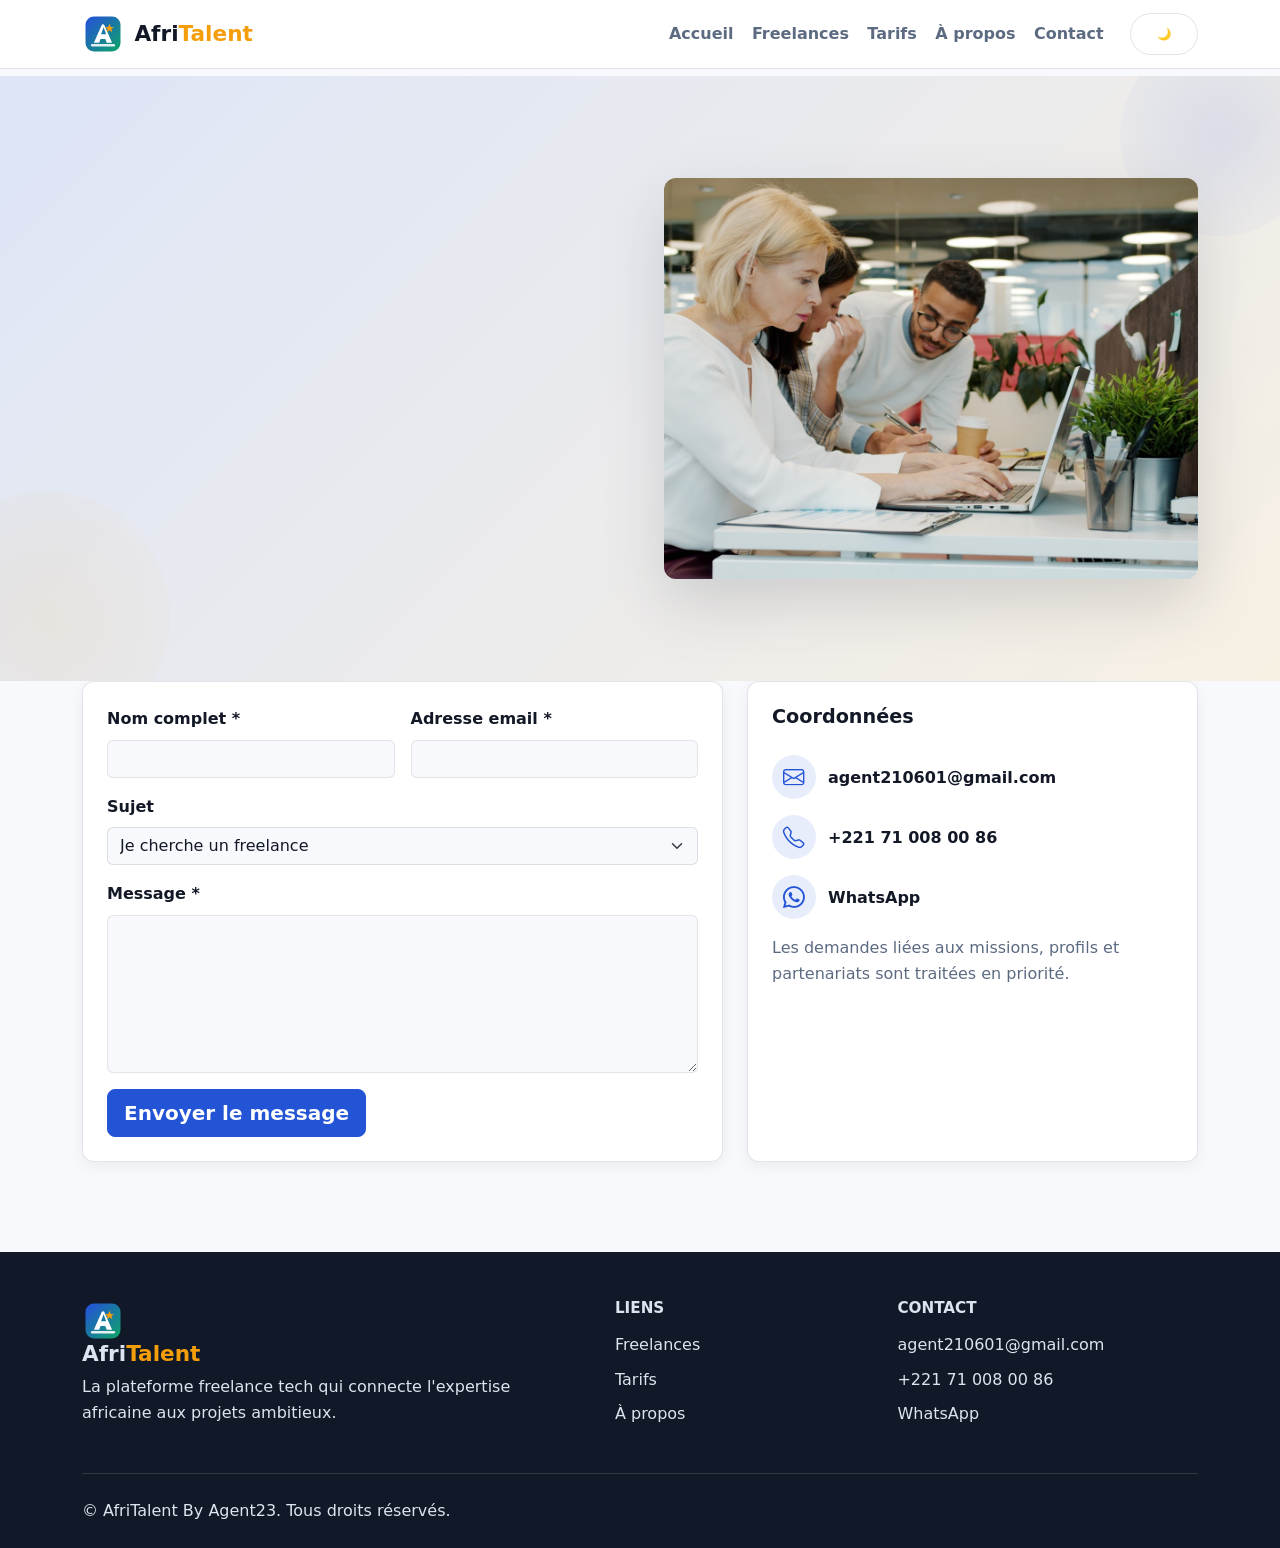
==== contact.html @ 757910fc "HTML: structure complète des 5 pages avec sections et contenu texte" ====
<!DOCTYPE html>
<html lang="fr">
<head>
    <meta charset="UTF-8">
    <meta name="viewport" content="width=device-width, initial-scale=1.0">
    <meta name="description" content="Contactez AfriTalent pour rejoindre la plateforme ou trouver un freelance.">
    <title>Contact | AfriTalent</title>
    <link rel="icon" href="images/afritalent-logo.svg" type="image/svg+xml">
    <link href="https://cdn.jsdelivr.net/npm/bootstrap@5.3.3/dist/css/bootstrap.min.css" rel="stylesheet">
    <link rel="stylesheet" href="https://cdn.jsdelivr.net/npm/bootstrap-icons@1.11.3/font/bootstrap-icons.css">
    <link rel="stylesheet" href="css/style.css">
</head>
<body>
    <nav class="navbar navbar-expand-lg fixed-top" id="main-navbar" aria-label="Navigation principale">
        <div class="container">
            <a href="index.html" class="navbar-brand fw-bold" aria-label="AfriTalent - Accueil">
                <img src="images/afritalent-logo.svg" alt="" aria-hidden="true">
                <span class="brand-text">Afri<span>Talent</span></span>
            </a>
            <button class="navbar-toggler" type="button" data-bs-toggle="collapse" data-bs-target="#navbarNav" aria-controls="navbarNav" aria-expanded="false" aria-label="Ouvrir le menu">
                <span class="navbar-toggler-icon"></span>
            </button>
            <div class="collapse navbar-collapse" id="navbarNav">
                <ul class="navbar-nav ms-auto align-items-lg-center">
                    <li class="nav-item"><a href="index.html" class="nav-link">Accueil</a></li>
                    <li class="nav-item"><a href="freelances.html" class="nav-link">Freelances</a></li>
                    <li class="nav-item"><a href="tarifs.html" class="nav-link">Tarifs</a></li>
                    <li class="nav-item"><a href="about.html" class="nav-link">À propos</a></li>
                    <li class="nav-item"><a href="contact.html" class="nav-link">Contact</a></li>
                    <li class="nav-item ms-lg-3">
                        <button id="theme-toggle" class="theme-toggle" type="button" data-theme-toggle aria-label="Changer le thème">
                            <span id="theme-icon" class="theme-symbol" aria-hidden="true">🌙</span>
                        </button>
                    </li>
                </ul>
            </div>
        </div>
    </nav>

    <main class="site-main">
        <section class="page-hero">
            <div class="container">
                <div class="row align-items-center g-5">
                    <div class="col-lg-6">
                        <p class="section-kicker">Contact</p>
                        <h1>Parlez-nous de votre besoin.</h1>
                        <p class="hero-lead">Vous cherchez un freelance, vous souhaitez rejoindre la plateforme ou poser une question ? Envoyez un message et l'équipe vous répondra rapidement.</p>
                    </div>
                    <div class="col-lg-6">
                        <img class="hero-image" src="images/photo-contact-office.jpg" alt="Professionnels travaillant ensemble sur une demande client">
                    </div>
                </div>
            </div>
        </section>

        <section class="section-block pt-0">
            <div class="container">
                <div class="row g-4">
                    <div class="col-lg-7">
                        <form id="contactForm" class="contact-form" novalidate>
                            <div class="row g-3">
                                <div class="col-md-6">
                                    <label for="name" class="form-label">Nom complet *</label>
                                    <input type="text" class="form-control" id="name" required>
                                    <div class="invalid-feedback">Veuillez entrer votre nom.</div>
                                </div>
                                <div class="col-md-6">
                                    <label for="email" class="form-label">Adresse email *</label>
                                    <input type="email" class="form-control" id="email" required>
                                    <div class="invalid-feedback">Veuillez entrer un email valide.</div>
                                </div>
                                <div class="col-12">
                                    <label for="subject" class="form-label">Sujet</label>
                                    <select class="form-select" id="subject">
                                        <option value="mission">Je cherche un freelance</option>
                                        <option value="freelance">Je suis freelance</option>
                                        <option value="support">Support</option>
                                        <option value="other">Autre demande</option>
                                    </select>
                                </div>
                                <div class="col-12">
                                    <label for="message" class="form-label">Message *</label>
                                    <textarea class="form-control" id="message" rows="6" required minlength="20"></textarea>
                                    <div class="invalid-feedback">Le message doit contenir au moins 20 caractères.</div>
                                </div>
                                <div id="form-success-msg" class="alert alert-success d-none" role="alert">
                                    Votre message a été préparé avec succès. Merci pour votre confiance.
                                </div>
                                <div class="col-12">
                                    <button type="submit" class="btn btn-primary btn-lg">Envoyer le message</button>
                                </div>
                            </div>
                        </form>
                    </div>
                    <div class="col-lg-5">
                        <div class="contact-panel">
                            <h2>Coordonnées</h2>
                            <a href="mailto:agent210601@gmail.com"><i class="bi bi-envelope" aria-hidden="true"></i> agent210601@gmail.com</a>
                            <a href="tel:+221710080086"><i class="bi bi-telephone" aria-hidden="true"></i> +221 71 008 00 86</a>
                            <a href="https://wa.me/221710080086"><i class="bi bi-whatsapp" aria-hidden="true"></i> WhatsApp</a>
                            <p>Les demandes liées aux missions, profils et partenariats sont traitées en priorité.</p>
                        </div>
                    </div>
                </div>
            </div>
        </section>
    </main>

    <footer class="site-footer">
        <div class="container">
            <div class="footer-grid">
                <div>
                    <a href="index.html" class="footer-brand" aria-label="AfriTalent - Accueil">
                        <img src="images/afritalent-logo.svg" alt="" aria-hidden="true">
                        <span class="brand-text">Afri<span>Talent</span></span>
                    </a>
                    <p>La plateforme freelance tech qui connecte l'expertise africaine aux projets ambitieux.</p>
                </div>
                <div>
                    <h2>Liens</h2>
                    <a href="freelances.html">Freelances</a>
                    <a href="tarifs.html">Tarifs</a>
                    <a href="about.html">À propos</a>
                </div>
                <div>
                    <h2>Contact</h2>
                    <a href="mailto:agent210601@gmail.com">agent210601@gmail.com</a>
                    <a href="tel:+221710080086">+221 71 008 00 86</a>
                    <a href="https://wa.me/221710080086">WhatsApp</a>
                </div>
            </div>
            <div class="footer-bottom">
                <span>&copy; <span class="current-year"></span> AfriTalent By Agent23. Tous droits réservés.</span>
            </div>
        </div>
    </footer>

    <button id="back-to-top" class="back-to-top" type="button" aria-label="Retour en haut" hidden>
        <i class="bi bi-arrow-up" aria-hidden="true"></i>
    </button>

    <script src="https://cdn.jsdelivr.net/npm/bootstrap@5.3.3/dist/js/bootstrap.bundle.min.js"></script>
    <script src="js/main.js"></script>
</body>
</html>
---- css/style.css ----
:root {
    --primary-color: #2454d6;
    --primary-dark: #173b96;
    --accent-color: #f59e0b;
    --success-color: #0f9f6e;
    --bg-color: #f7f9fc;
    --surface-color: #ffffff;
    --soft-color: #edf3fa;
    --text-color: #121826;
    --muted-color: #5d6b82;
    --border-color: rgba(25, 36, 58, 0.12);
    --navbar-bg: rgba(255, 255, 255, 0.92);
    --footer-bg: #111827;
    --footer-text: #dbe4f0;
    --radius: 8px;
    --shadow: 0 18px 45px rgba(17, 24, 39, 0.08);
    --transition: 180ms ease;
}

body.dark-mode {
    --bg-color: #101827;
    --surface-color: #172133;
    --soft-color: #131e2f;
    --text-color: #f5f7fb;
    --muted-color: #b8c2d4;
    --border-color: rgba(255, 255, 255, 0.12);
    --navbar-bg: rgba(16, 24, 39, 0.94);
    --footer-bg: #0a101b;
    --footer-text: #cbd5e1;
    --shadow: 0 18px 45px rgba(0, 0, 0, 0.22);
}

* {
    box-sizing: border-box;
}

html {
    scroll-behavior: smooth;
}

body {
    min-height: 100vh;
    margin: 0;
    font-family: Inter, system-ui, -apple-system, BlinkMacSystemFont, "Segoe UI", sans-serif;
    color: var(--text-color);
    background: var(--bg-color);
    line-height: 1.6;
    transition: background var(--transition), color var(--transition);
}

::selection {
    color: #ffffff;
    background: var(--primary-color);
}

a {
    color: inherit;
    text-decoration: none;
    transition: color var(--transition), border-color var(--transition), background var(--transition), transform var(--transition);
}

img {
    display: block;
    max-width: 100%;
}

h1,
h2,
h3,
h4,
h5,
h6,
.navbar-brand,
.footer-brand {
    font-weight: 800;
    line-height: 1.1;
    color: var(--text-color);
}

p {
    color: var(--muted-color);
}

.site-main {
    padding-top: 76px;
}

#main-navbar {
    background: var(--navbar-bg);
    border-bottom: 1px solid var(--border-color);
    backdrop-filter: blur(14px);
    transition: box-shadow var(--transition), background var(--transition);
}

#main-navbar.navbar-scrolled {
    box-shadow: 0 10px 30px rgba(17, 24, 39, 0.1);
}

.navbar-brand {
    display: inline-flex;
    align-items: center;
    gap: 0.65rem;
    font-size: 1.35rem;
    letter-spacing: 0;
}

.navbar-brand img {
    width: 42px;
    height: 42px;
    border-radius: 10px;
}

.brand-text span {
    color: var(--accent-color);
}

.navbar-nav {
    gap: 0.15rem;
}

.navbar-nav .nav-link {
    color: var(--muted-color);
    font-weight: 700;
    padding: 0.65rem 0.85rem;
}

.navbar-nav .nav-link:hover,
.navbar-nav .nav-link.active {
    color: var(--primary-color);
}

.theme-toggle,
.back-to-top {
    display: inline-flex;
    align-items: center;
    justify-content: center;
    min-width: 42px;
    height: 42px;
    border: 1px solid var(--border-color);
    border-radius: 50%;
    color: var(--text-color);
    background: var(--surface-color);
}

.theme-toggle {
    width: 68px;
    border-radius: 999px;
}

.theme-symbol {
    color: inherit;
    font-size: 0.72rem;
    font-weight: 900;
    letter-spacing: 0.08em;
}

.theme-toggle:hover,
.back-to-top:hover {
    color: #ffffff;
    background: var(--primary-color);
    border-color: var(--primary-color);
}

.btn-primary {
    --bs-btn-bg: var(--primary-color);
    --bs-btn-border-color: var(--primary-color);
    --bs-btn-hover-bg: var(--primary-dark);
    --bs-btn-hover-border-color: var(--primary-dark);
    --bs-btn-active-bg: var(--primary-dark);
    --bs-btn-active-border-color: var(--primary-dark);
}

.btn-outline-primary {
    --bs-btn-color: var(--primary-color);
    --bs-btn-border-color: var(--primary-color);
    --bs-btn-hover-bg: var(--primary-color);
    --bs-btn-hover-border-color: var(--primary-color);
    --bs-btn-active-bg: var(--primary-color);
    --bs-btn-active-border-color: var(--primary-color);
}

body.dark-mode .navbar-toggler {
    border-color: var(--border-color);
}

body.dark-mode .navbar-toggler-icon {
    filter: invert(1);
}

.hero-section,
.page-hero {
    position: relative;
    overflow: hidden;
    padding: clamp(4rem, 8vw, 7rem) 0;
    background:
        linear-gradient(135deg, rgba(36, 84, 214, 0.12), rgba(245, 158, 11, 0.1)),
        var(--bg-color);
}

.hero-section h1,
.page-hero h1 {
    max-width: 760px;
    margin: 0;
    font-size: clamp(2.45rem, 6vw, 4.6rem);
}

.text-center .hero-lead,
.text-center h1 {
    margin-left: auto;
    margin-right: auto;
}

.hero-lead {
    max-width: 670px;
    margin: 1.35rem 0 0;
    font-size: clamp(1.05rem, 2vw, 1.25rem);
}

.hero-actions {
    display: flex;
    flex-wrap: wrap;
    gap: 0.9rem;
    margin-top: 2rem;
}

.hero-image {
    width: 100%;
    aspect-ratio: 4 / 3;
    min-height: 280px;
    object-fit: cover;
    border-radius: var(--radius);
    filter: drop-shadow(0 24px 30px rgba(17, 24, 39, 0.14));
}

.section-block {
    padding: clamp(3.5rem, 7vw, 6rem) 0;
}

.section-soft {
    background: var(--soft-color);
}

.section-heading {
    max-width: 720px;
    margin: 0 auto 2.5rem;
    text-align: center;
}

.section-heading h2,
.section-block h2 {
    font-size: clamp(2rem, 4vw, 3rem);
}

.section-kicker {
    margin-bottom: 0.8rem;
    color: var(--primary-color);
    font-size: 0.82rem;
    font-weight: 800;
    letter-spacing: 0.08em;
    text-transform: uppercase;
}

.section-text {
    font-size: 1.05rem;
}

.stats-band {
    padding: 1.5rem 0;
    background: var(--surface-color);
    border-top: 1px solid var(--border-color);
    border-bottom: 1px solid var(--border-color);
}

.stats-grid {
    display: grid;
    grid-template-columns: repeat(3, minmax(0, 1fr));
    gap: 1rem;
}

.stats-grid div {
    padding: 1rem;
    text-align: center;
}

.stats-grid strong {
    display: block;
    color: var(--primary-color);
    font-size: clamp(2rem, 5vw, 3.25rem);
    line-height: 1;
}

.stats-grid span {
    display: block;
    margin-top: 0.45rem;
    color: var(--muted-color);
    font-weight: 700;
}

.feature-card,
.pricing-card,
.freelance-card,
.contact-form,
.contact-panel,
.split-list > div {
    height: 100%;
    padding: 1.5rem;
    border: 1px solid var(--border-color);
    border-radius: var(--radius);
    background: var(--surface-color);
    box-shadow: var(--shadow);
}

.feature-card {
    transition: transform var(--transition), border-color var(--transition);
}

.feature-card:hover {
    transform: translateY(-4px);
    border-color: rgba(36, 84, 214, 0.35);
}

.feature-card i,
.split-list i,
.contact-panel i {
    display: inline-flex;
    align-items: center;
    justify-content: center;
    width: 44px;
    height: 44px;
    margin-bottom: 1rem;
    border-radius: 50%;
    color: var(--primary-color);
    background: rgba(36, 84, 214, 0.1);
    font-size: 1.35rem;
}

.feature-card h3,
.split-list h3,
.freelance-card h2,
.pricing-card h2,
.contact-panel h2 {
    margin-bottom: 0.75rem;
    font-size: 1.2rem;
}

.feature-card p,
.split-list p,
.freelance-card p,
.contact-panel p {
    margin-bottom: 0;
}

.split-list {
    display: grid;
    grid-template-columns: repeat(2, minmax(0, 1fr));
    gap: 1rem;
}

.filter-bar {
    display: flex;
    flex-wrap: wrap;
    justify-content: center;
    gap: 0.75rem;
    margin-bottom: 2rem;
}

.freelance-card {
    display: grid;
    grid-template-columns: 92px 1fr;
    gap: 1rem;
    align-items: start;
}

.freelance-card img {
    width: 92px;
    height: 92px;
    object-fit: cover;
    border-radius: var(--radius);
    background: var(--soft-color);
}

.tag,
.skill-list span,
.billing-note span,
.plan-badge {
    display: inline-flex;
    align-items: center;
    width: fit-content;
    border-radius: 999px;
    font-weight: 800;
}

.tag {
    margin-bottom: 0.65rem;
    padding: 0.3rem 0.65rem;
    color: #724400;
    background: rgba(245, 158, 11, 0.18);
    font-size: 0.78rem;
}

.skill-list {
    display: flex;
    flex-wrap: wrap;
    gap: 0.45rem;
    margin-top: 1rem;
}

.skill-list span {
    padding: 0.28rem 0.58rem;
    color: var(--primary-dark);
    background: rgba(36, 84, 214, 0.1);
    font-size: 0.78rem;
}

.pricing-card {
    position: relative;
    display: flex;
    flex-direction: column;
    gap: 1.1rem;
}

.pricing-card.featured {
    border-color: rgba(36, 84, 214, 0.55);
    transform: translateY(-8px);
}

.plan-badge {
    align-self: flex-start;
    padding: 0.35rem 0.75rem;
    color: #ffffff;
    background: var(--primary-color);
    font-size: 0.78rem;
    text-transform: uppercase;
}

.price {
    margin: 0;
    color: var(--text-color);
    font-size: clamp(2.25rem, 4vw, 3rem);
    font-weight: 800;
    line-height: 1;
}

.price span {
    color: var(--muted-color);
    font-size: 1rem;
    font-weight: 700;
}

.pricing-card ul {
    display: grid;
    gap: 0.8rem;
    padding: 0;
    margin: 0 0 0.75rem;
    list-style: none;
}

.pricing-card li {
    display: flex;
    gap: 0.6rem;
    color: var(--text-color);
}

.pricing-card li i {
    color: var(--success-color);
}

.pricing-card li.muted,
.pricing-card li.muted i {
    color: var(--muted-color);
}

.billing-note {
    display: flex;
    flex-wrap: wrap;
    justify-content: center;
    gap: 0.7rem;
    margin-top: 1.6rem;
}

.billing-note span {
    gap: 0.45rem;
    padding: 0.55rem 0.85rem;
    color: var(--text-color);
    background: var(--surface-color);
    border: 1px solid var(--border-color);
}

.faq-accordion .accordion-item,
.faq-accordion .accordion-button,
.faq-accordion .accordion-body {
    color: var(--text-color);
    background: var(--surface-color);
}

.faq-accordion .accordion-item {
    border-color: var(--border-color);
}

.faq-accordion .accordion-button:not(.collapsed) {
    color: var(--primary-color);
    background: rgba(36, 84, 214, 0.08);
}

.contact-form .form-label {
    color: var(--text-color);
    font-weight: 800;
}

.contact-form .form-control,
.contact-form .form-select {
    color: var(--text-color);
    background-color: var(--bg-color);
    border-color: var(--border-color);
}

.contact-form .form-control:focus,
.contact-form .form-select:focus {
    border-color: var(--primary-color);
    box-shadow: 0 0 0 0.2rem rgba(36, 84, 214, 0.14);
}

.contact-panel {
    display: grid;
    gap: 1rem;
    align-content: start;
}

.contact-panel a {
    display: flex;
    align-items: center;
    gap: 0.75rem;
    color: var(--text-color);
    font-weight: 700;
}

.contact-panel a i {
    margin: 0;
    flex: 0 0 auto;
}

.site-footer {
    padding: 3rem 0 1.5rem;
    color: var(--footer-text);
    background: var(--footer-bg);
}

.site-footer p,
.site-footer a,
.site-footer h2,
.footer-brand {
    color: var(--footer-text);
}

.footer-grid {
    display: grid;
    grid-template-columns: 2fr 1fr 1.2fr;
    gap: 2rem;
}

.footer-brand {
    display: inline-flex;
    align-items: center;
    gap: 0.65rem;
    margin-bottom: 1rem;
    font-size: 1.35rem;
}

.footer-brand img {
    width: 42px;
    height: 42px;
    border-radius: 10px;
}

.site-footer h2 {
    margin-bottom: 1rem;
    font-size: 0.95rem;
    text-transform: uppercase;
}

.site-footer a {
    display: block;
    width: fit-content;
    margin-bottom: 0.55rem;
}

.site-footer a:hover {
    color: #ffffff;
}

.footer-bottom {
    padding-top: 1.5rem;
    margin-top: 2rem;
    border-top: 1px solid rgba(255, 255, 255, 0.12);
    color: var(--footer-text);
}

.back-to-top {
    position: fixed;
    right: 1.2rem;
    bottom: 1.2rem;
    z-index: 1030;
    color: #ffffff;
    background: var(--primary-color);
    border-color: var(--primary-color);
    box-shadow: 0 16px 30px rgba(36, 84, 214, 0.28);
    opacity: 0;
    transform: translateY(12px);
    pointer-events: none;
}

.back-to-top.is-visible {
    opacity: 1;
    transform: translateY(0);
    pointer-events: auto;
}

.fade-in {
    opacity: 0;
    transform: translateY(22px);
    transition: opacity 500ms ease, transform 500ms ease;
}

.fade-in.visible {
    opacity: 1;
    transform: translateY(0);
}

/* Progressive reveal of header elements */
.section-kicker,
.page-hero h1,
.page-hero .hero-lead {
    opacity: 0;
    transition: opacity 600ms ease 200ms;
}

.section-kicker.reveal-element {
    opacity: 1;
}

.page-hero h1.reveal-element {
    opacity: 1;
}

.page-hero .hero-lead.reveal-element {
    opacity: 1;
}

/* Page hero improvements */
.page-hero {
    position: relative;
    padding: clamp(4rem, 8vw, 7rem) 0;
    background:
        linear-gradient(135deg, rgba(36, 84, 214, 0.12), rgba(245, 158, 11, 0.1)),
        var(--bg-color);
}

.page-hero h1 {
    max-width: 760px;
    margin: 0;
    font-size: clamp(2.45rem, 6vw, 4.6rem);
}

/* Enhanced hero section styling */
.hero-section {
    position: relative;
}

.hero-image {
    width: 100%;
    aspect-ratio: 4 / 3;
    min-height: 280px;
    object-fit: cover;
    border-radius: 12px;
    filter: drop-shadow(0 24px 30px rgba(17, 24, 39, 0.14));
    transition: transform 600ms ease;
}

.hero-image:hover {
    transform: scale(1.02);
}

/* Decorative elements */
.hero-section::before,
.page-hero::before {
    content: '';
    position: absolute;
    top: -40px;
    right: -40px;
    width: 200px;
    height: 200px;
    background: radial-gradient(circle, rgba(36, 84, 214, 0.1), transparent);
    border-radius: 50%;
    pointer-events: none;
}

.page-hero::after {
    content: '';
    position: absolute;
    bottom: -60px;
    left: -80px;
    width: 250px;
    height: 250px;
    background: radial-gradient(circle, rgba(245, 158, 11, 0.08), transparent);
    border-radius: 50%;
    pointer-events: none;
}

/* Improved section cards */
.feature-card,
.pricing-card,
.freelance-card,
.contact-form,
.contact-panel,
.split-list > div {
    height: 100%;
    padding: 1.5rem;
    border: 1px solid var(--border-color);
    border-radius: 12px;
    background: var(--surface-color);
    box-shadow: 0 4px 15px rgba(17, 24, 39, 0.06);
    transition: all 300ms ease;
}

.feature-card:hover,
.pricing-card:hover,
.freelance-card:hover {
    transform: translateY(-6px);
    box-shadow: 0 12px 30px rgba(17, 24, 39, 0.12);
    border-color: var(--primary-color);
}

/* Button improvements */
.btn-primary {
    border-radius: 8px;
    font-weight: 700;
    transition: all 300ms ease;
}

.btn-primary:hover {
    box-shadow: 0 8px 20px rgba(36, 84, 214, 0.3);
    transform: translateY(-2px);
}

.btn-outline-primary {
    border-radius: 8px;
    font-weight: 700;
}

body.dark-mode .btn-outline-primary {
    color: #9bb6ff;
    border-color: #6f8ff0;
}

body.dark-mode .btn-outline-primary:hover,
body.dark-mode .btn-outline-primary.active {
    color: #ffffff;
    background: var(--primary-color);
}

body.dark-mode .skill-list span {
    color: #d9e4ff;
}

@media (max-width: 991px) {
    .site-main {
        padding-top: 68px;
    }

    .navbar-nav {
        align-items: flex-start;
        padding: 0.75rem 0;
    }

    .theme-toggle {
        margin-top: 0.45rem;
    }

    .pricing-card.featured {
        transform: none;
    }

    .footer-grid {
        grid-template-columns: 1fr;
    }

    .page-hero {
        text-align: center;
    }

    .page-hero h1 {
        margin-left: auto;
        margin-right: auto;
    }

    .page-hero .hero-lead {
        margin-left: auto;
        margin-right: auto;
    }
}

@media (max-width: 767px) {
    .split-list,
    .stats-grid {
        grid-template-columns: 1fr;
    }

    .hero-actions {
        flex-direction: column;
    }

    .hero-actions .btn,
    .contact-form .btn {
        width: 100%;
    }

    .stats-grid {
        display: grid;
    }

    .freelance-card {
        grid-template-columns: 1fr;
        text-align: center;
    }

    .freelance-card img,
    .freelance-card .tag,
    .skill-list {
        margin-left: auto;
        margin-right: auto;
    }

    .page-hero .row {
        flex-direction: column-reverse;
    }

    .page-hero h1,
    .page-hero .hero-lead {
        max-width: 100%;
    }

    .hero-image {
        margin-top: 1rem;
    }
}

@media (prefers-reduced-motion: reduce) {
    html {
        scroll-behavior: auto;
    }

    *,
    *::before,
    *::after {
        transition-duration: 0.01ms !important;
        animation-duration: 0.01ms !important;
        animation-iteration-count: 1 !important;
    }
}
<<<<<<< HEAD
<<<<<<< HEAD












=======
>>>>>>> ca1ad624bc2633c7c342d4851009f956834e0f89



=======
>>>>>>> ca1ad624bc2633c7c342d4851009f956834e0f89
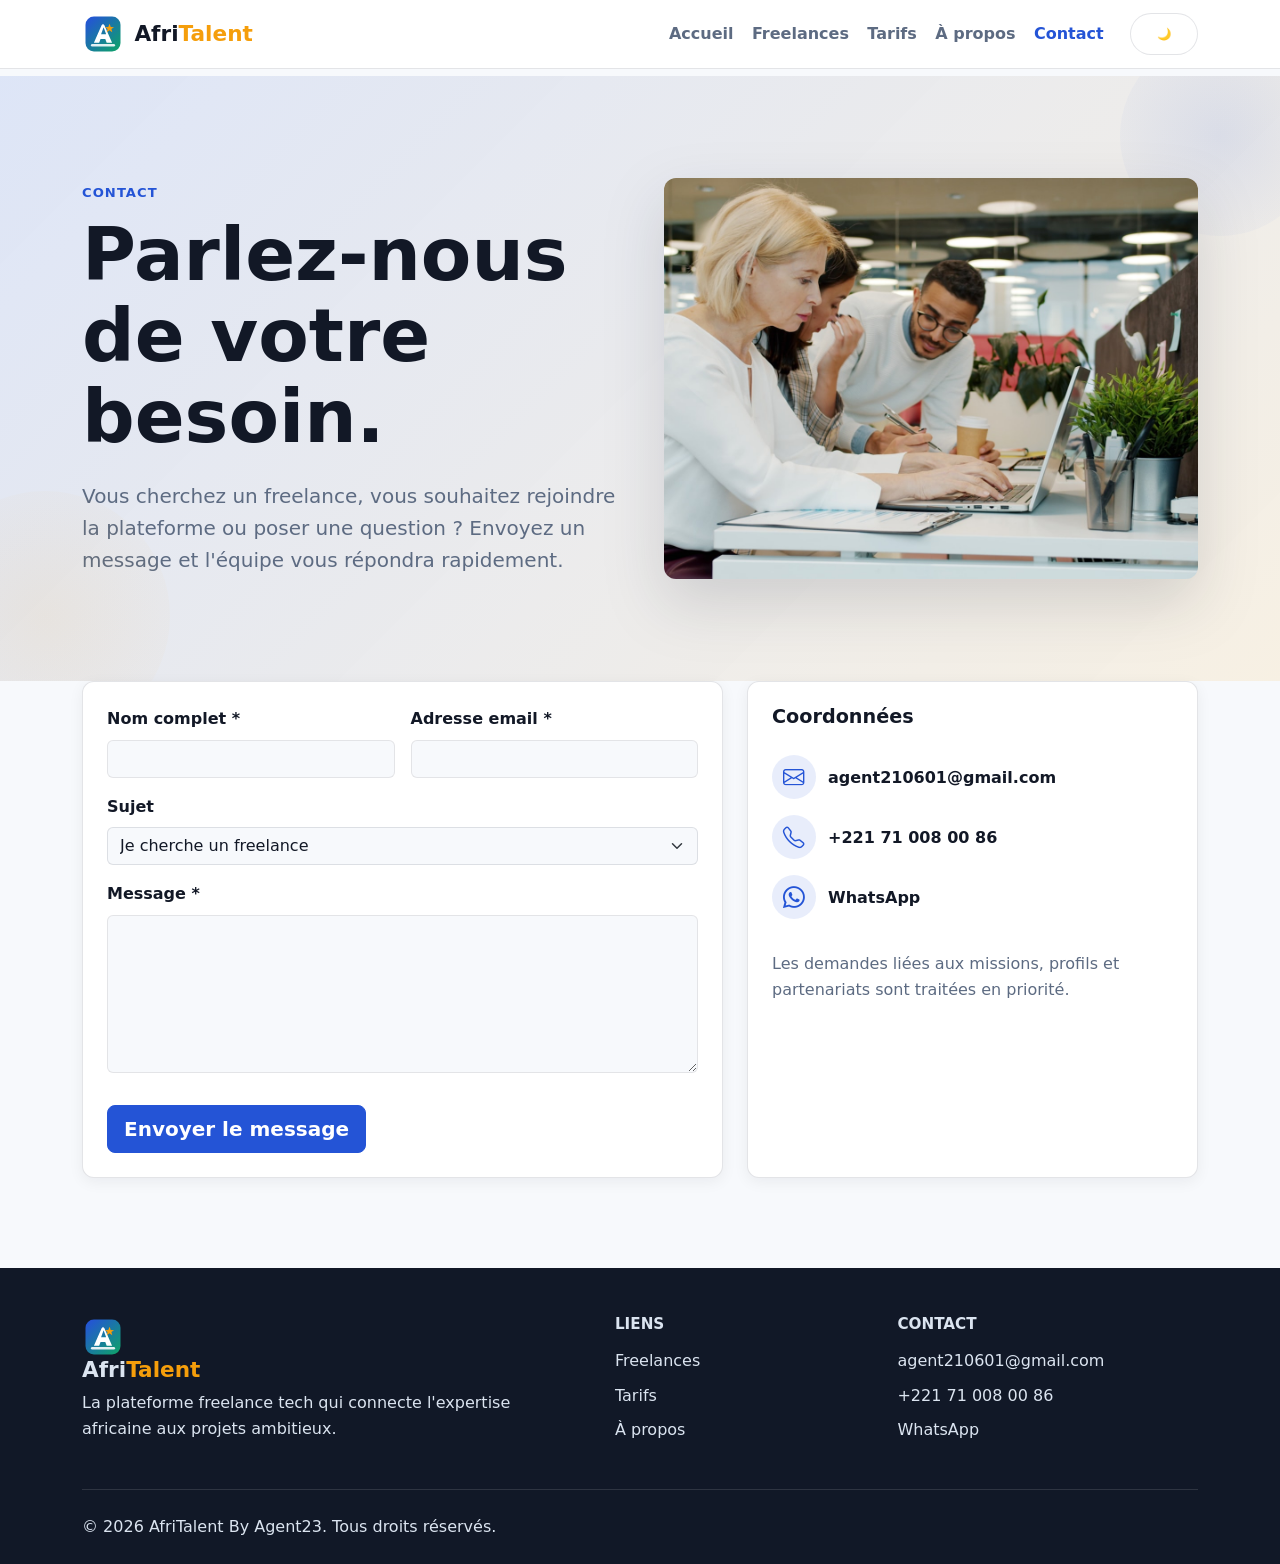
==== commit c5172af6: "Déploiement: GitHub pages activée, README finaliséet présention PowerPoint" ====
--- a/contact.html
+++ b/contact.html
@@ -83,8 +83,10 @@
                                     <textarea class="form-control" id="message" rows="6" required minlength="20"></textarea>
                                     <div class="invalid-feedback">Le message doit contenir au moins 20 caractères.</div>
                                 </div>
-                                <div id="form-success-msg" class="alert alert-success d-none" role="alert">
-                                    Votre message a été préparé avec succès. Merci pour votre confiance.
+                                <div class="col-12">
+                                    <div id="form-success-msg" class="alert alert-success d-none" role="alert">
+                                        Votre message a été préparé avec succès. Merci pour votre confiance.
+                                    </div>
                                 </div>
                                 <div class="col-12">
                                     <button type="submit" class="btn btn-primary btn-lg">Envoyer le message</button>
@@ -98,7 +100,7 @@
                             <a href="mailto:agent210601@gmail.com"><i class="bi bi-envelope" aria-hidden="true"></i> agent210601@gmail.com</a>
                             <a href="tel:+221710080086"><i class="bi bi-telephone" aria-hidden="true"></i> +221 71 008 00 86</a>
                             <a href="https://wa.me/221710080086"><i class="bi bi-whatsapp" aria-hidden="true"></i> WhatsApp</a>
-                            <p>Les demandes liées aux missions, profils et partenariats sont traitées en priorité.</p>
+                            <p class="mt-3">Les demandes liées aux missions, profils et partenariats sont traitées en priorité.</p>
                         </div>
                     </div>
                 </div>
@@ -142,4 +144,4 @@
     <script src="https://cdn.jsdelivr.net/npm/bootstrap@5.3.3/dist/js/bootstrap.bundle.min.js"></script>
     <script src="js/main.js"></script>
 </body>
-</html>
+</html>
